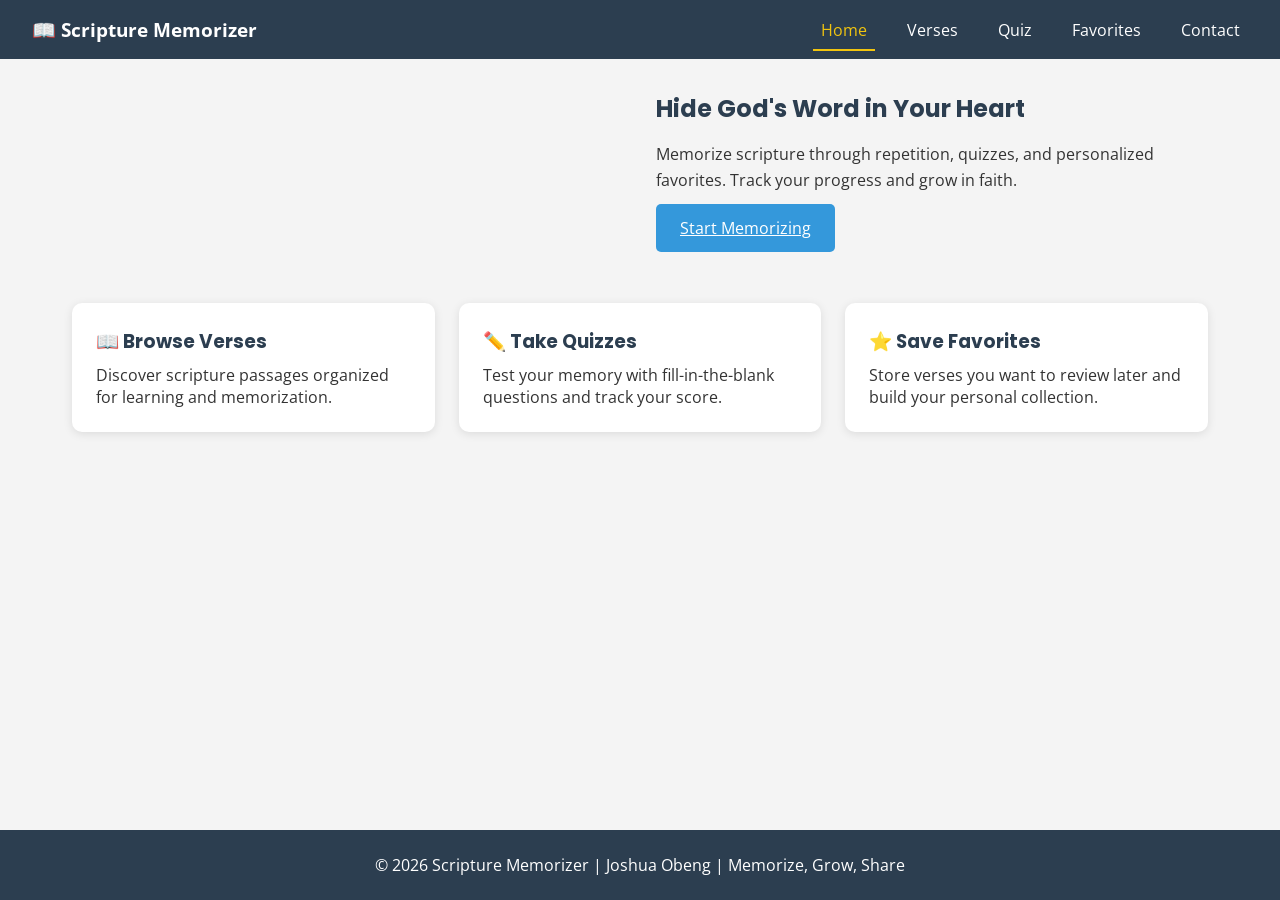
==== project/index.html @ eb407126 "Scripture Memorizer Project" ====
<!DOCTYPE html>
<html lang="en">

<head>
    <meta charset="UTF-8">
    <meta name="viewport" content="width=device-width, initial-scale=1.0">
    <title>Scripture Memorizer | Hide God's Word in Your Heart</title>
    <meta name="description"
        content="Practice, memorize, and quiz yourself on Bible verses. Track your progress and save favorite scriptures for daily review.">
    <meta name="author" content="Joshua Obeng">
    <link rel="stylesheet" href="styles/project.css">
    <link rel="preconnect" href="https://fonts.googleapis.com">
    <link
        href="https://fonts.googleapis.com/css2?family=Open+Sans:wght@400;600&family=Poppins:wght@500;700&display=swap"
        rel="stylesheet">
    <script src="scripts/navigation.js" defer></script>
</head>

<body>
    <header>
        <nav>
            <div class="logo">📖 Scripture Memorizer</div>
            <button class="mobile-menu-btn" id="mobile-menu-btn" aria-label="Menu">☰</button>
            <ul id="nav-menu">
                <li><a href="index.html" class="active">Home</a></li>
                <li><a href="verses.html">Verses</a></li>
                <li><a href="quiz.html">Quiz</a></li>
                <li><a href="favorites.html">Favorites</a></li>
                <li><a href="contact.html">Contact</a></li>
            </ul>
        </nav>
    </header>

    <main>
        <section class="hero">
            <img src="images/hero-scripture.jpg" alt="Person studying Bible scriptures at a desk" loading="lazy"
                onerror="this.src='images/default-scripture.jpg'">
            <div class="hero-content">
                <h2>Hide God's Word in Your Heart</h2>
                <p>Memorize scripture through repetition, quizzes, and personalized favorites. Track your progress and
                    grow in faith.</p>
                <a href="verses.html" class="btn">Start Memorizing</a>
            </div>
        </section>

        <section class="features">
            <article class="card">
                <h3>📖 Browse Verses</h3>
                <p>Discover scripture passages organized for learning and memorization.</p>
            </article>
            <article class="card">
                <h3>✏️ Take Quizzes</h3>
                <p>Test your memory with fill-in-the-blank questions and track your score.</p>
            </article>
            <article class="card">
                <h3>⭐ Save Favorites</h3>
                <p>Store verses you want to review later and build your personal collection.</p>
            </article>
        </section>
    </main>

    <footer>
        <p>© 2026 Scripture Memorizer | Joshua Obeng | Memorize, Grow, Share</p>
    </footer>
</body>

</html>
---- project/styles/project.css ----
:root {
    --nav-color: #2C3E50;
    --background: #F4F4F4;
    --button: #3498DB;
    --card: #FFFFFF;
    --highlight: #F1C40F;
    --error: #e74c3c;
    --success: #27ae60;
    --correct: #27ae60;
    --incorrect: #e74c3c;
}

* {
    margin: 0;
    padding: 0;
    box-sizing: border-box;
}

body {
    font-family: 'Open Sans', sans-serif;
    background: var(--background);
    color: #333;
    min-height: 100vh;
    display: flex;
    flex-direction: column;
}

h1,
h2,
h3 {
    font-family: 'Poppins', sans-serif;
    color: var(--nav-color);
}

h2 {
    text-align: center;
    margin: 2rem 0 1rem;
}

/* Navigation */
nav {
    background: var(--nav-color);
    color: white;
    display: flex;
    justify-content: space-between;
    align-items: center;
    padding: 1rem 2rem;
    flex-wrap: wrap;
}

.logo {
    font-size: 1.2rem;
    font-weight: bold;
}

nav ul {
    display: flex;
    list-style: none;
    gap: 1.5rem;
}

nav a {
    color: white;
    text-decoration: none;
    padding: 0.5rem;
    transition: color 0.3s;
}

nav a:hover,
nav a.active {
    color: var(--highlight);
    border-bottom: 2px solid var(--highlight);
}

.mobile-menu-btn {
    display: none;
    background: none;
    border: none;
    color: white;
    font-size: 1.5rem;
    cursor: pointer;
}

/* Hero Section */
.hero {
    display: grid;
    grid-template-columns: 1fr 1fr;
    gap: 2rem;
    padding: 2rem;
    align-items: center;
    max-width: 1200px;
    margin: 0 auto;
}

.hero img {
    width: 100%;
    border-radius: 10px;
    box-shadow: 0 4px 6px rgba(0, 0, 0, 0.1);
}

.hero-content h2 {
    text-align: left;
    margin: 0 0 1rem 0;
}

.hero-content p {
    margin-bottom: 1.5rem;
    line-height: 1.6;
}

/* Cards and Features */
.features {
    display: grid;
    grid-template-columns: repeat(auto-fit, minmax(250px, 1fr));
    gap: 1.5rem;
    padding: 2rem;
    max-width: 1200px;
    margin: 0 auto;
}

.card {
    background: var(--card);
    padding: 1.5rem;
    border-radius: 10px;
    box-shadow: 0 2px 10px rgba(0, 0, 0, 0.1);
    transition: transform 0.2s;
}

.card:hover {
    transform: translateY(-5px);
}

.card h3 {
    margin-bottom: 0.5rem;
}

/* Buttons */
.btn,
button {
    background: var(--button);
    color: white;
    border: none;
    padding: 0.8rem 1.5rem;
    border-radius: 5px;
    cursor: pointer;
    font-size: 1rem;
    transition: opacity 0.3s;
}

.btn:hover,
button:hover {
    opacity: 0.85;
}

/* Verse Grid */
.verse-grid {
    display: grid;
    grid-template-columns: repeat(auto-fill, minmax(320px, 1fr));
    gap: 1.5rem;
    padding: 2rem;
    max-width: 1400px;
    margin: 0 auto;
}

.card button {
    margin-top: 1rem;
    width: 100%;
}

.card button.favorited {
    background: var(--highlight);
    color: var(--nav-color);
}

/* Quiz Section */
.quiz-card {
    max-width: 600px;
    margin: 2rem auto;
    text-align: center;
}

.quiz-question {
    font-size: 1.2rem;
    margin-bottom: 1.5rem;
    line-height: 1.6;
}

.quiz-card input {
    width: 100%;
    padding: 0.8rem;
    margin: 1rem 0;
    border: 1px solid #ddd;
    border-radius: 5px;
    font-size: 1rem;
}

.quiz-stats {
    margin-top: 1.5rem;
    padding-top: 1rem;
    border-top: 1px solid #eee;
    color: var(--nav-color);
}

/* Result message classes - CSS class-based styling */
.result-message {
    margin-top: 1rem;
    font-weight: bold;
    min-height: 50px;
}

.result-correct {
    color: var(--correct);
}

.result-incorrect {
    color: var(--incorrect);
}

/* Contact Form */
.contact-card {
    max-width: 600px;
    margin: 2rem auto;
    padding: 2rem;
    background: var(--card);
    border-radius: 10px;
    box-shadow: 0 2px 10px rgba(0, 0, 0, 0.1);
}

.contact-card h2 {
    margin-top: 0;
}

.contact-card p {
    text-align: center;
    margin-bottom: 1.5rem;
}

form {
    display: flex;
    flex-direction: column;
    gap: 0.5rem;
}

label {
    font-weight: 600;
    margin-top: 0.5rem;
}

input,
textarea {
    padding: 0.8rem;
    border: 1px solid #ddd;
    border-radius: 5px;
    font-family: inherit;
    font-size: 1rem;
}

textarea {
    resize: vertical;
}

.error {
    color: var(--error);
    font-size: 0.8rem;
    margin-top: 0.25rem;
}

.success-message {
    background: var(--success);
    color: white;
    padding: 1rem;
    border-radius: 5px;
    margin-top: 1rem;
    text-align: center;
}

.hidden {
    display: none;
}

/* Loading State */
.loading {
    text-align: center;
    padding: 2rem;
    color: var(--nav-color);
}

.loading::after {
    content: " ⌛";
    animation: pulse 1s ease-in-out infinite;
}

@keyframes pulse {

    0%,
    100% {
        opacity: 1;
    }

    50% {
        opacity: 0.5;
    }
}

/* Footer */
footer {
    text-align: center;
    padding: 1.5rem;
    background: var(--nav-color);
    color: white;
    margin-top: auto;
}

/* Responsive Design */
@media screen and (max-width: 768px) {
    .mobile-menu-btn {
        display: block;
    }

    nav ul {
        display: none;
        flex-direction: column;
        width: 100%;
        gap: 0;
        margin-top: 1rem;
    }

    nav ul.show {
        display: flex;
    }

    nav ul li {
        text-align: center;
        padding: 0.5rem 0;
    }

    .hero {
        grid-template-columns: 1fr;
        text-align: center;
    }

    .hero-content h2 {
        text-align: center;
    }

    .features {
        grid-template-columns: 1fr;
    }

    .verse-grid {
        grid-template-columns: 1fr;
        padding: 1rem;
    }

    .contact-card {
        margin: 1rem;
        padding: 1rem;
    }
}

@media screen and (min-width: 769px) and (max-width: 1024px) {
    .verse-grid {
        grid-template-columns: repeat(2, 1fr);
    }
}

@media screen and (min-width: 1025px) {
    .verse-grid {
        grid-template-columns: repeat(3, 1fr);
    }
}
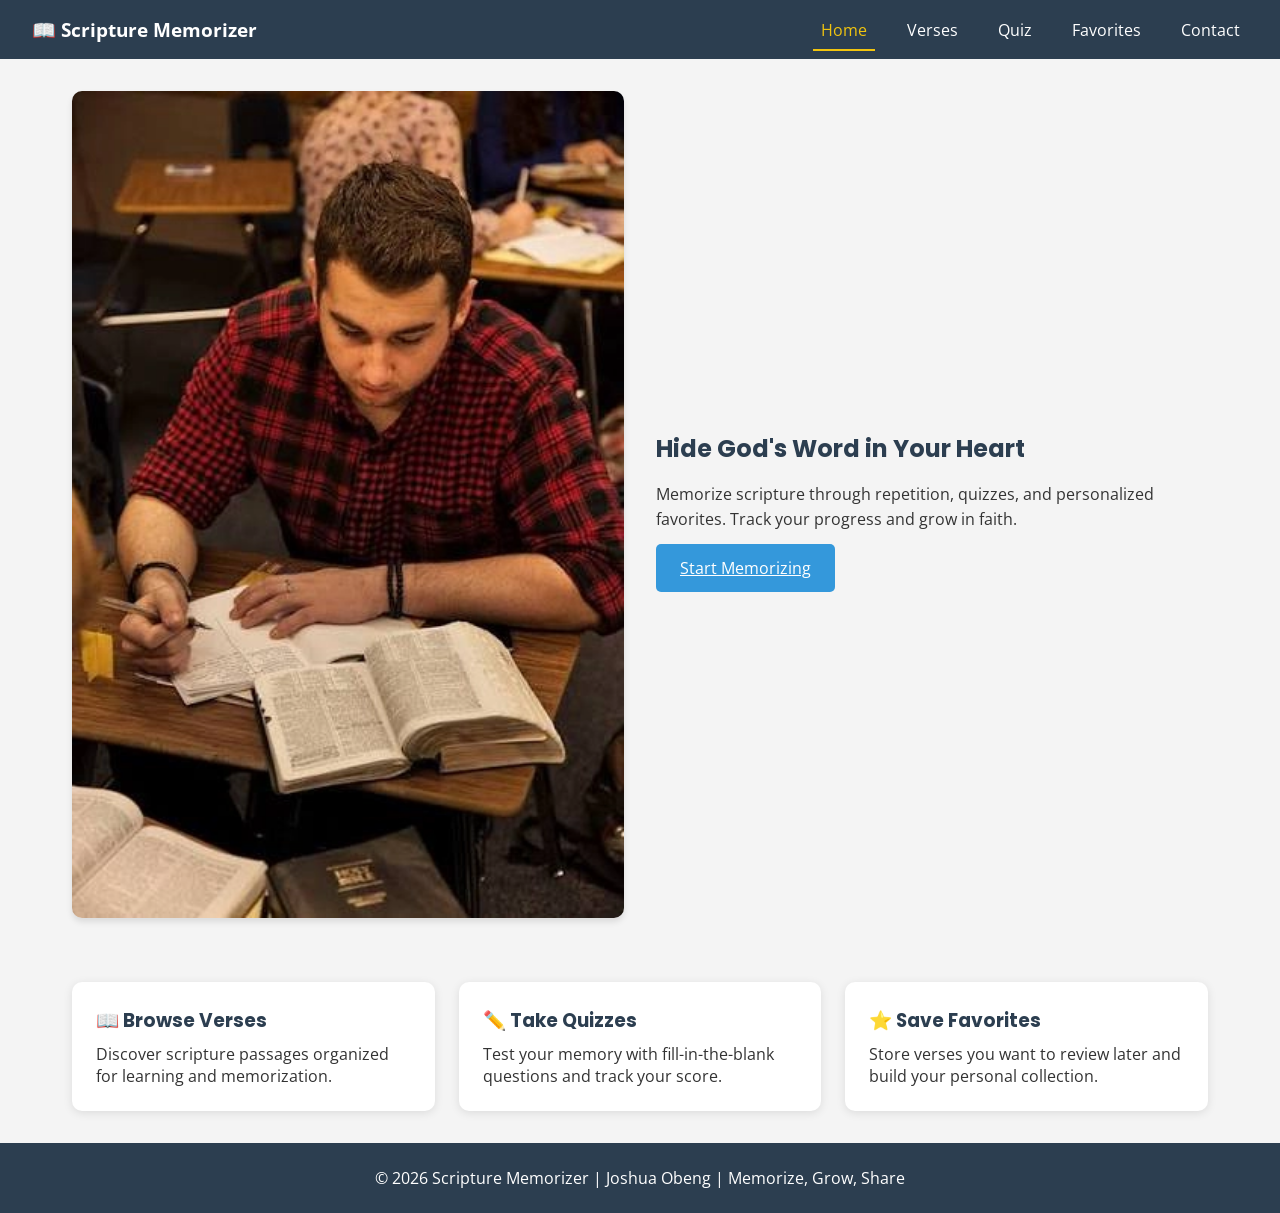
==== commit 417fd5c8: "Updated Scripture Memorizer" ====
--- a/project/index.html
+++ b/project/index.html
@@ -9,10 +9,14 @@
         content="Practice, memorize, and quiz yourself on Bible verses. Track your progress and save favorite scriptures for daily review.">
     <meta name="author" content="Joshua Obeng">
     <link rel="stylesheet" href="styles/project.css">
+
+    <!-- Google Fonts - Optimized with both preconnect links -->
     <link rel="preconnect" href="https://fonts.googleapis.com">
+    <link rel="preconnect" href="https://fonts.gstatic.com" crossorigin>
     <link
         href="https://fonts.googleapis.com/css2?family=Open+Sans:wght@400;600&family=Poppins:wght@500;700&display=swap"
         rel="stylesheet">
+
     <script src="scripts/navigation.js" defer></script>
 </head>
 
@@ -33,8 +37,8 @@
 
     <main>
         <section class="hero">
-            <img src="images/hero-scripture.jpg" alt="Person studying Bible scriptures at a desk" loading="lazy"
-                onerror="this.src='images/default-scripture.jpg'">
+            <img src="images/hero-scripture.webp" alt="Person studying Bible scriptures at a desk" loading="lazy"
+                onerror="this.src='images/default-scripture.webp'">
             <div class="hero-content">
                 <h2>Hide God's Word in Your Heart</h2>
                 <p>Memorize scripture through repetition, quizzes, and personalized favorites. Track your progress and
